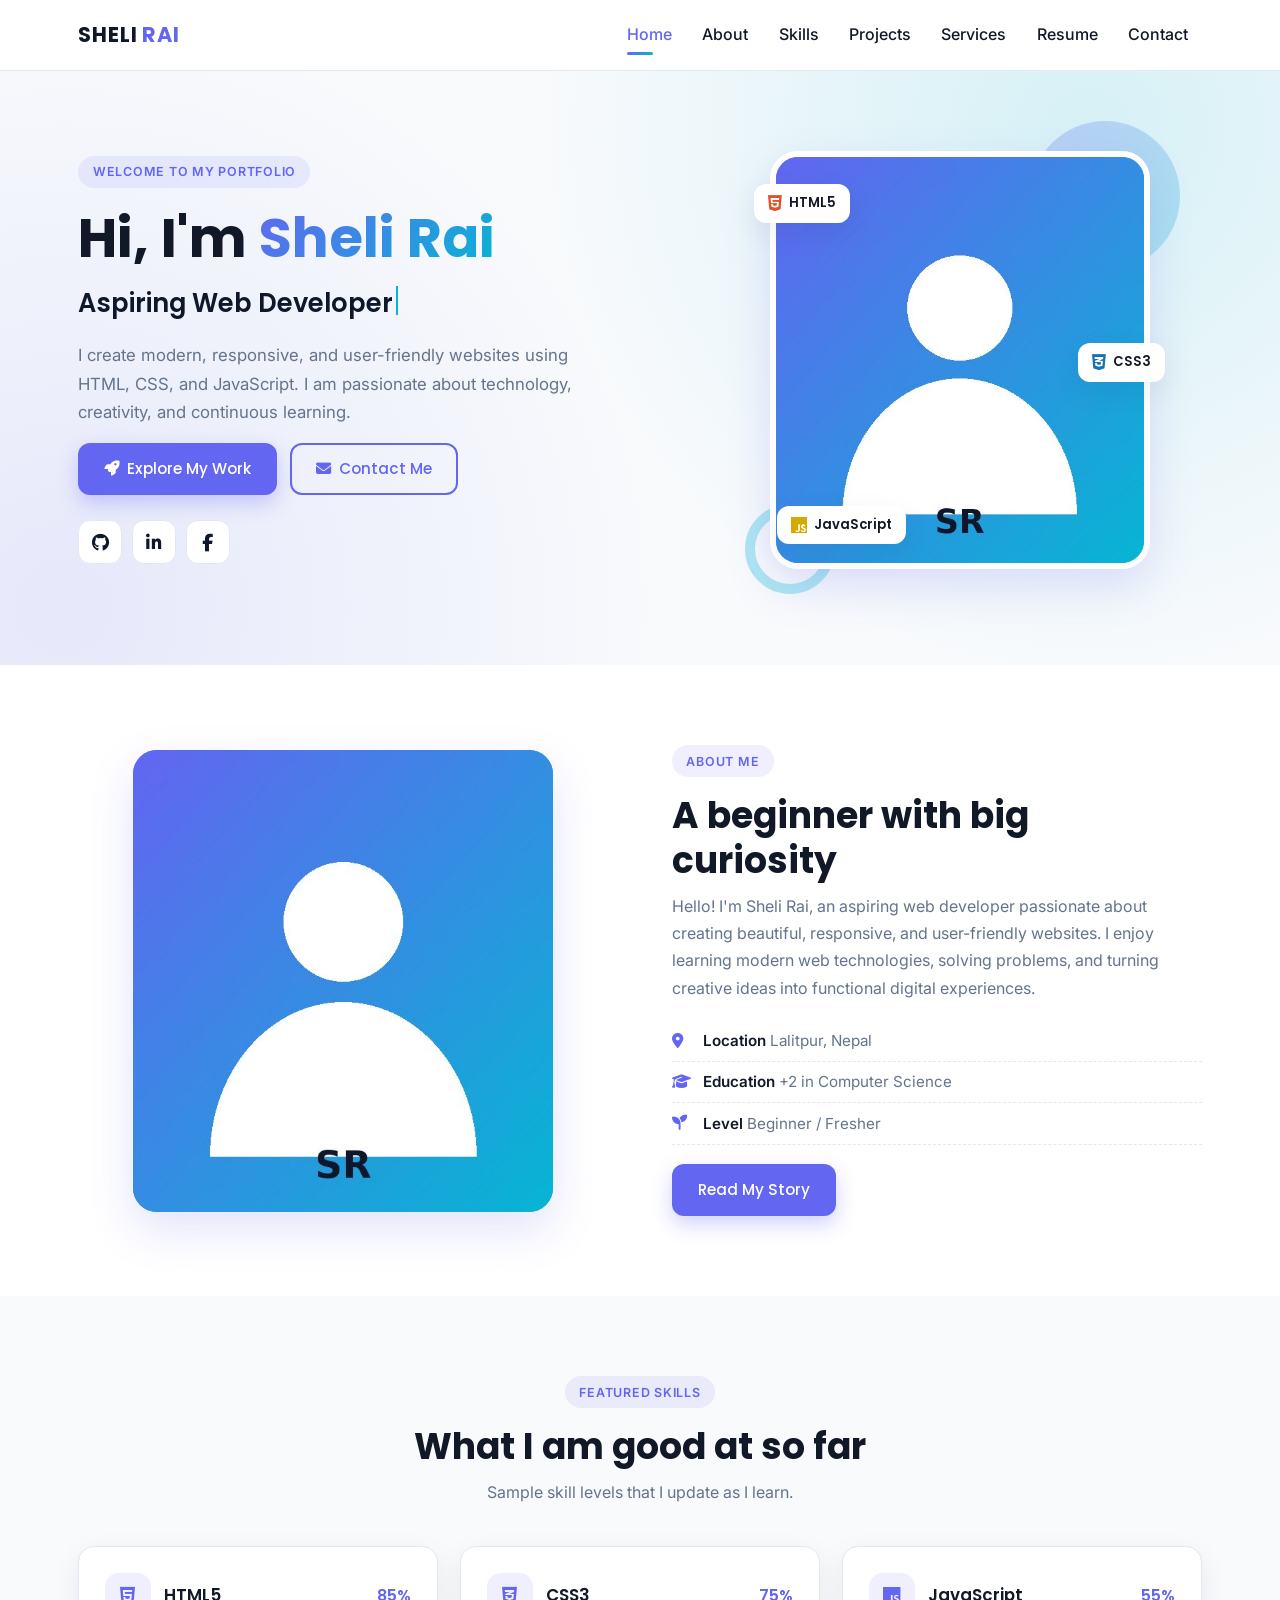
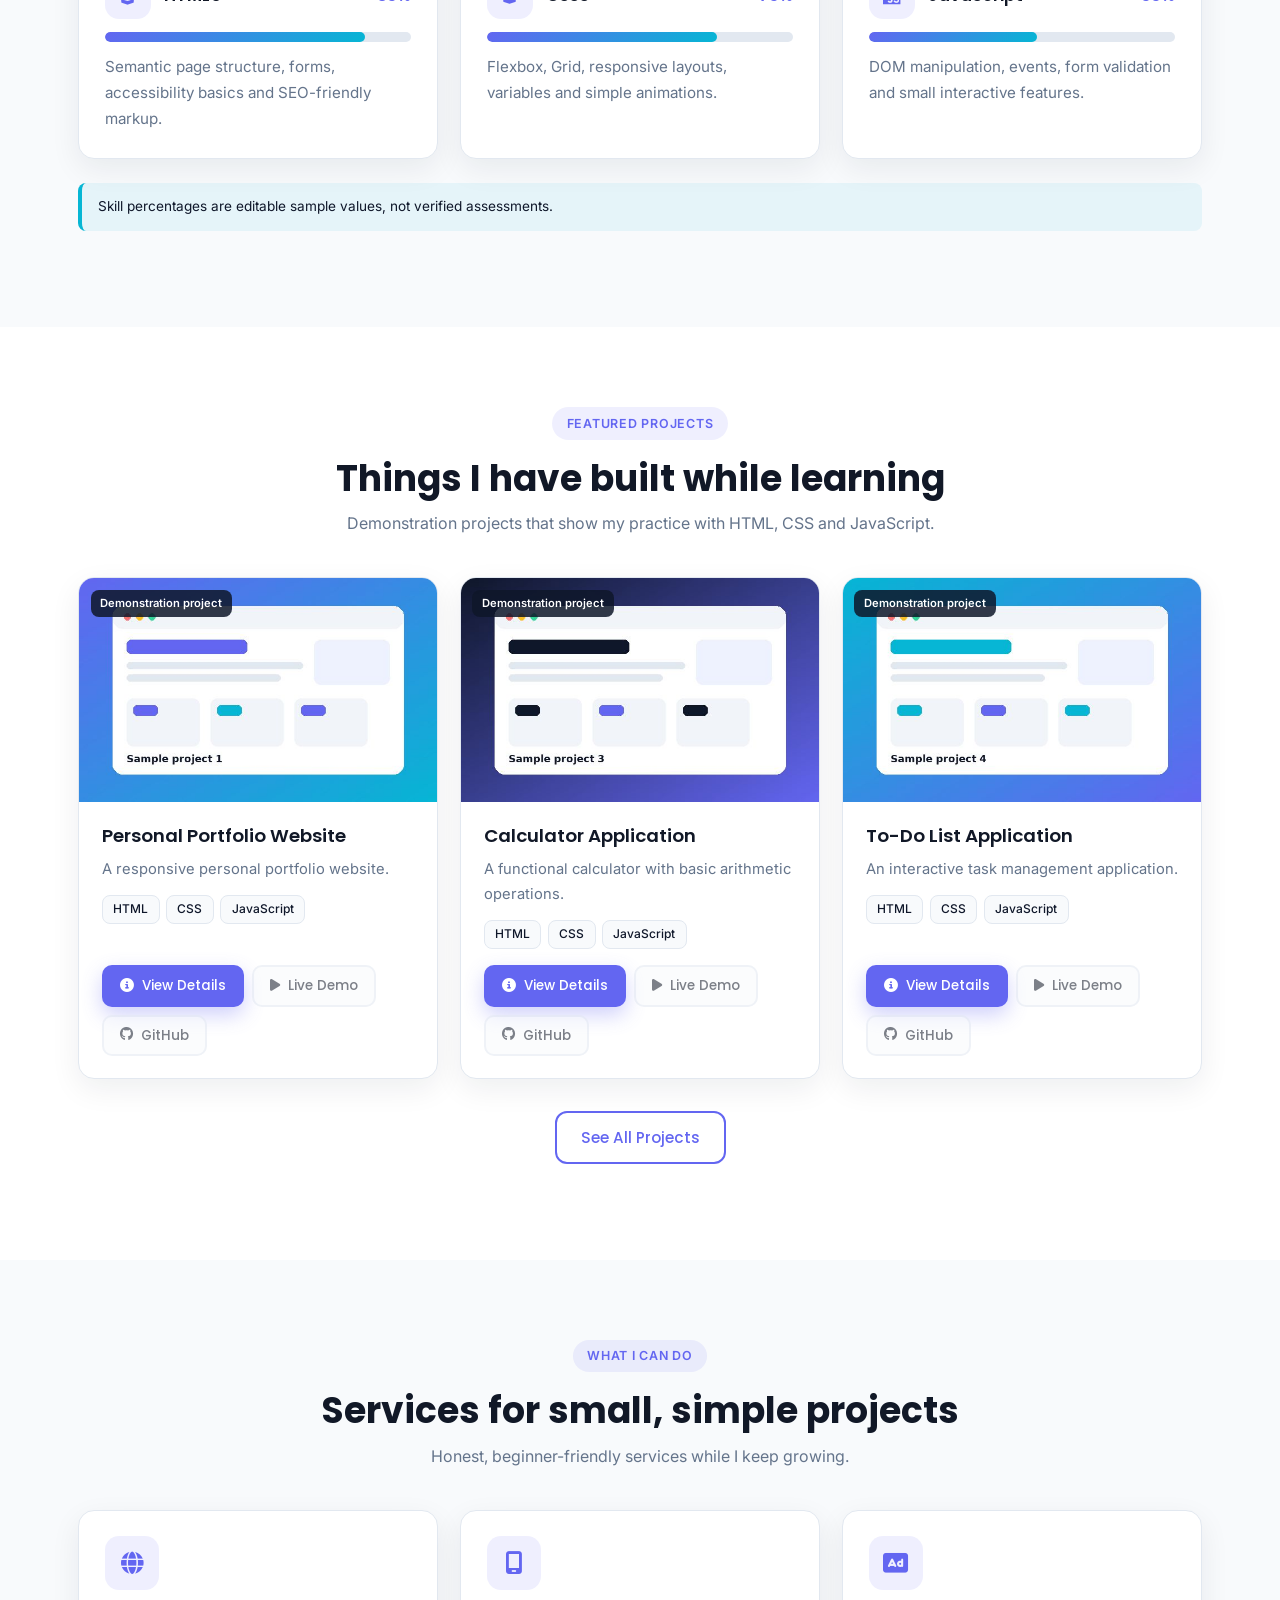
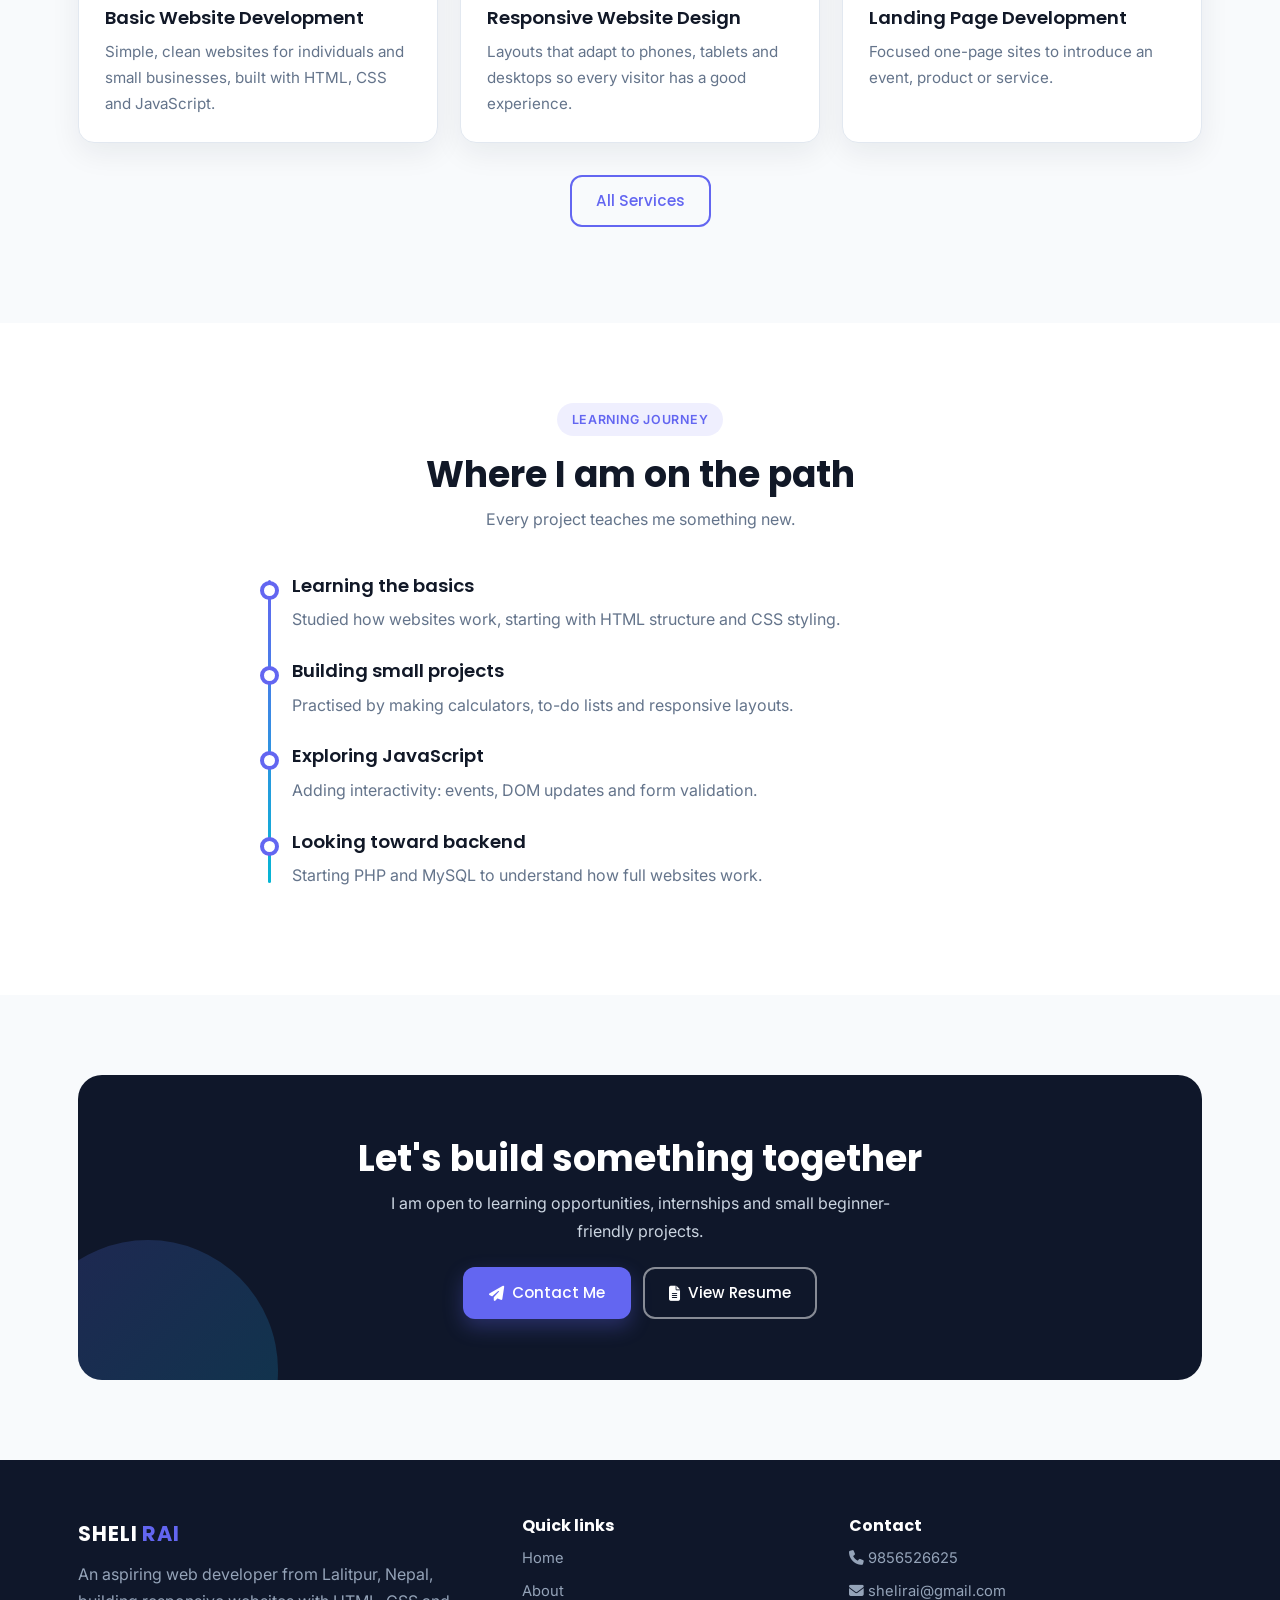
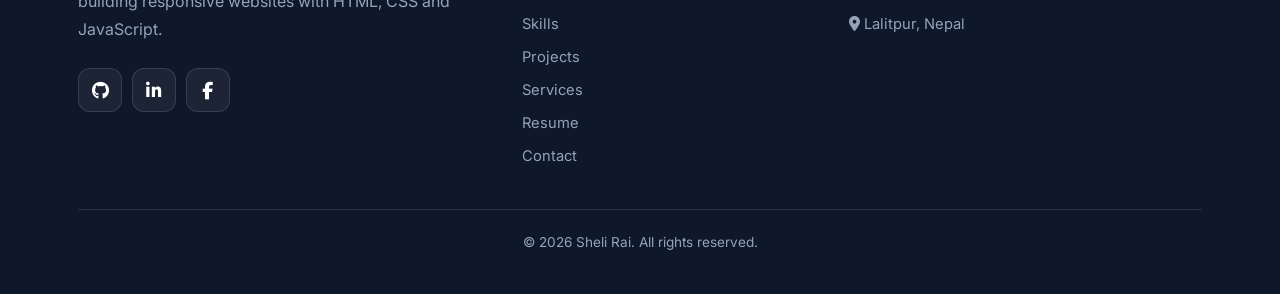
==== index.html @ 40fbfe0e "first sheli" ====
<!DOCTYPE html>
<html lang="en">

<head>
  <meta charset="UTF-8">
  <meta name="viewport" content="width=device-width, initial-scale=1">
  <title>Sheli Rai | Aspiring Web Developer Portfolio</title>
  <meta name="description"
    content="Portfolio of Sheli Rai, an aspiring web developer from Lalitpur, Nepal, building responsive websites with HTML, CSS and JavaScript.">
  <meta name="theme-color" content="#6366F1">
  <!-- Open Graph (social sharing) -->
  <meta property="og:type" content="website">
  <meta property="og:title" content="Sheli Rai | Aspiring Web Developer Portfolio">
  <meta property="og:description"
    content="Portfolio of Sheli Rai, an aspiring web developer from Lalitpur, Nepal, building responsive websites with HTML, CSS and JavaScript.">
  <meta property="og:image" content="assets/images/og-image.jpg">
  <link rel="icon" type="image/svg+xml" href="assets/icons/favicon.svg">
  <!-- Google Fonts: Poppins (headings) + Inter (body) -->
  <link rel="preconnect" href="https://fonts.googleapis.com">
  <link rel="preconnect" href="https://fonts.gstatic.com" crossorigin>
  <link
    href="https://fonts.googleapis.com/css2?family=Inter:wght@400;500;600;700&family=Poppins:wght@400;500;600;700&display=swap"
    rel="stylesheet">
  <!-- Font Awesome icons -->
  <link rel="stylesheet" href="https://cdnjs.cloudflare.com/ajax/libs/font-awesome/6.5.2/css/all.min.css">
  <link rel="stylesheet" href="assets/css/style.css">
  <link rel="stylesheet" href="assets/css/responsive.css">
  <link rel="stylesheet" href="assets/css/animations.css">
</head>

<body>
  <a class="skip-link" href="#main">Skip to main content</a>
  <!-- ===== HEADER (same on every page) ===== -->
  <header class="site-header">
    <div class="container nav">
      <a href="index.html" class="logo" aria-label="Sheli Rai - home">SHELI<span> RAI</span></a>
      <button class="menu-toggle" aria-label="Toggle navigation menu" aria-expanded="false" aria-controls="nav-links"><i
          class="fa-solid fa-bars"></i></button>
      <ul class="nav-links" id="nav-links">
        <li><a href="index.html" class="active" aria-current="page">Home</a></li>
        <li><a href="about.html">About</a></li>
        <li><a href="skills.html">Skills</a></li>
        <li><a href="projects.html">Projects</a></li>
        <li><a href="services.html">Services</a></li>
        <li><a href="resume.html">Resume</a></li>
        <li><a href="contact.html">Contact</a></li>
      </ul>
    </div>
  </header>
  <main id="main">
    <!-- ===== HERO ===== -->
    <section class="hero">
      <div class="container hero-grid">
        <div class="hero-text">
          <span class="badge-pill">WELCOME TO MY PORTFOLIO</span>
          <h1>Hi, I'm <span class="name">Sheli Rai</span></h1>
          <!-- EDIT the typing words in data-words -->
          <p class="typed-line" aria-live="off"><span id="typed-text"
              data-words='["Aspiring Web Developer","Creative Problem Solver","Frontend Developer","Future Full-Stack Developer"]'>Aspiring
              Web Developer</span><span class="cursor" aria-hidden="true"></span></p>
          <p class="lead">I create modern, responsive, and user-friendly websites using HTML, CSS, and JavaScript. I am
            passionate about technology, creativity, and continuous learning.</p>
          <div class="btn-row"><a class="btn btn-primary" href="projects.html"><i class="fa-solid fa-rocket"></i>
              Explore My Work</a><a class="btn btn-outline" href="contact.html"><i class="fa-solid fa-envelope"></i>
              Contact Me</a></div>
          <div class="socials"><a href="https://github.com/" target="_blank" rel="noopener noreferrer"
              aria-label="GitHub (placeholder link - edit in HTML)"><i class="fa-brands fa-github"></i></a><a
              href="https://www.linkedin.com/" target="_blank" rel="noopener noreferrer"
              aria-label="LinkedIn (placeholder link - edit in HTML)"><i class="fa-brands fa-linkedin-in"></i></a><a
              href="https://www.facebook.com/" target="_blank" rel="noopener noreferrer"
              aria-label="Facebook (placeholder link - edit in HTML)"><i class="fa-brands fa-facebook-f"></i></a></div>
        </div>
        <div class="hero-visual">
          <span class="shape shape-1"></span><span class="shape shape-2"></span>
          <div class="hero-photo"><img src="assets/images/profile.jpg" alt="Profile picture placeholder for Sheli Rai"
              width="600" height="660"></div>
          <span class="float-badge fb-html"><i class="fa-brands fa-html5"></i>HTML5</span>
          <span class="float-badge fb-css"><i class="fa-brands fa-css3-alt"></i>CSS3</span>
          <span class="float-badge fb-js"><i class="fa-brands fa-js"></i>JavaScript</span>
        </div>
      </div>
    </section>
    <!-- ===== ABOUT PREVIEW ===== -->
    <section class="section section-alt">
      <div class="container about-grid">
        <div class="about-photo" data-reveal><img src="assets/images/profile.jpg" alt="Sheli Rai profile placeholder"
            loading="lazy" width="600" height="660"></div>
        <div data-reveal data-delay="1"><span class="badge-pill">ABOUT ME</span>
          <h2>A beginner with big curiosity</h2>
          <p>Hello! I'm Sheli Rai, an aspiring web developer passionate about creating beautiful, responsive, and
            user-friendly websites. I enjoy learning modern web technologies, solving problems, and turning creative
            ideas into functional digital experiences.</p>
          <ul class="info-list">
            <li><i class="fa-solid fa-location-dot"></i><span><strong>Location</strong> Lalitpur, Nepal</span></li>
            <li><i class="fa-solid fa-graduation-cap"></i><span><strong>Education</strong> +2 in Computer Science</span>
            </li>
            <li><i class="fa-solid fa-seedling"></i><span><strong>Level</strong> Beginner / Fresher</span></li>
          </ul>
          <a class="btn btn-primary" href="about.html">Read My Story</a>
        </div>
      </div>
    </section>
    <section class="section">
      <div class="container">
        <div class="section-head" data-reveal><span class="badge-pill">FEATURED SKILLS</span>
          <h2>What I am good at so far</h2>
          <p>Sample skill levels that I update as I learn.</p>
        </div>
        <div class="grid grid-3">
          <article class="card skill" data-reveal data-delay="0">
            <div class="skill-top">
              <div class="icon-box"><i class="fa-brands fa-html5"></i></div>
              <h3>HTML5</h3><span class="pct">85%</span>
            </div>
            <div class="bar" role="progressbar" aria-label="HTML5 skill level (sample value)" aria-valuenow="85"
              aria-valuemin="0" aria-valuemax="100">
              <div class="bar-fill" data-level="85"></div>
            </div>
            <p>Semantic page structure, forms, accessibility basics and SEO-friendly markup.</p>
          </article>
          <article class="card skill" data-reveal data-delay="1">
            <div class="skill-top">
              <div class="icon-box"><i class="fa-brands fa-css3-alt"></i></div>
              <h3>CSS3</h3><span class="pct">75%</span>
            </div>
            <div class="bar" role="progressbar" aria-label="CSS3 skill level (sample value)" aria-valuenow="75"
              aria-valuemin="0" aria-valuemax="100">
              <div class="bar-fill" data-level="75"></div>
            </div>
            <p>Flexbox, Grid, responsive layouts, variables and simple animations.</p>
          </article>
          <article class="card skill" data-reveal data-delay="2">
            <div class="skill-top">
              <div class="icon-box"><i class="fa-brands fa-js"></i></div>
              <h3>JavaScript</h3><span class="pct">55%</span>
            </div>
            <div class="bar" role="progressbar" aria-label="JavaScript skill level (sample value)" aria-valuenow="55"
              aria-valuemin="0" aria-valuemax="100">
              <div class="bar-fill" data-level="55"></div>
            </div>
            <p>DOM manipulation, events, form validation and small interactive features.</p>
          </article>
        </div>
        <p class="note" style="margin-top:1.5rem" data-reveal>Skill percentages are editable sample values, not verified
          assessments.</p>
      </div>
    </section>
    <section class="section section-alt">
      <div class="container">
        <div class="section-head" data-reveal><span class="badge-pill">FEATURED PROJECTS</span>
          <h2>Things I have built while learning</h2>
          <p>Demonstration projects that show my practice with HTML, CSS and JavaScript.</p>
        </div>
        <div class="grid grid-3">
          <article class="card project" data-category="html-css javascript ui-design"
            data-long="A multi-page personal portfolio built with semantic HTML, a custom CSS design system and small JavaScript features such as a mobile menu and scroll animations."
            data-reveal data-delay="0">
            <div class="thumb"><img src="assets/images/project-1.jpg"
                alt="Sample preview of the Personal Portfolio Website project" loading="lazy" width="640"
                height="400"><span class="demo-flag">Demonstration project</span></div>
            <div class="project-body">
              <h3>Personal Portfolio Website</h3>
              <p>A responsive personal portfolio website.</p>
              <div class="tags"><span class="tag">HTML</span><span class="tag">CSS</span><span
                  class="tag">JavaScript</span></div>
              <div class="project-actions">
                <button class="btn btn-primary btn-sm" type="button" data-details><i
                    class="fa-solid fa-circle-info"></i> View Details</button>
                <a class="btn btn-ghost btn-sm" href="#" aria-disabled="true" title="Live demo not available yet"><i
                    class="fa-solid fa-play"></i> Live Demo</a>
                <a class="btn btn-ghost btn-sm" href="#" aria-disabled="true" title="GitHub link not added yet"><i
                    class="fa-brands fa-github"></i> GitHub</a>
              </div>
            </div>
          </article>
          <article class="card project" data-category="javascript"
            data-long="A calculator that adds, subtracts, multiplies and divides. It practises DOM events, functions and handling user input."
            data-reveal data-delay="2">
            <div class="thumb"><img src="assets/images/project-3.jpg"
                alt="Sample preview of the Calculator Application project" loading="lazy" width="640" height="400"><span
                class="demo-flag">Demonstration project</span></div>
            <div class="project-body">
              <h3>Calculator Application</h3>
              <p>A functional calculator with basic arithmetic operations.</p>
              <div class="tags"><span class="tag">HTML</span><span class="tag">CSS</span><span
                  class="tag">JavaScript</span></div>
              <div class="project-actions">
                <button class="btn btn-primary btn-sm" type="button" data-details><i
                    class="fa-solid fa-circle-info"></i> View Details</button>
                <a class="btn btn-ghost btn-sm" href="#" aria-disabled="true" title="Live demo not available yet"><i
                    class="fa-solid fa-play"></i> Live Demo</a>
                <a class="btn btn-ghost btn-sm" href="#" aria-disabled="true" title="GitHub link not added yet"><i
                    class="fa-brands fa-github"></i> GitHub</a>
              </div>
            </div>
          </article>
          <article class="card project" data-category="javascript"
            data-long="Add, complete and delete tasks. A good exercise in arrays, event handling and updating the page with JavaScript."
            data-reveal data-delay="3">
            <div class="thumb"><img src="assets/images/project-4.jpg"
                alt="Sample preview of the To-Do List Application project" loading="lazy" width="640" height="400"><span
                class="demo-flag">Demonstration project</span></div>
            <div class="project-body">
              <h3>To-Do List Application</h3>
              <p>An interactive task management application.</p>
              <div class="tags"><span class="tag">HTML</span><span class="tag">CSS</span><span
                  class="tag">JavaScript</span></div>
              <div class="project-actions">
                <button class="btn btn-primary btn-sm" type="button" data-details><i
                    class="fa-solid fa-circle-info"></i> View Details</button>
                <a class="btn btn-ghost btn-sm" href="#" aria-disabled="true" title="Live demo not available yet"><i
                    class="fa-solid fa-play"></i> Live Demo</a>
                <a class="btn btn-ghost btn-sm" href="#" aria-disabled="true" title="GitHub link not added yet"><i
                    class="fa-brands fa-github"></i> GitHub</a>
              </div>
            </div>
          </article>
        </div>
        <p style="text-align:center;margin-top:2rem"><a class="btn btn-outline" href="projects.html">See All
            Projects</a></p>
      </div>
    </section>
    <section class="section">
      <div class="container">
        <div class="section-head" data-reveal><span class="badge-pill">WHAT I CAN DO</span>
          <h2>Services for small, simple projects</h2>
          <p>Honest, beginner-friendly services while I keep growing.</p>
        </div>
        <div class="grid grid-3">
          <article class="card service" data-reveal data-delay="0">
            <div class="icon-box"><i class="fa-solid fa-globe"></i></div>
            <h3>Basic Website Development</h3>
            <p>Simple, clean websites for individuals and small businesses, built with HTML, CSS and JavaScript.</p>
          </article>
          <article class="card service" data-reveal data-delay="1">
            <div class="icon-box"><i class="fa-solid fa-mobile-screen"></i></div>
            <h3>Responsive Website Design</h3>
            <p>Layouts that adapt to phones, tablets and desktops so every visitor has a good experience.</p>
          </article>
          <article class="card service" data-reveal data-delay="2">
            <div class="icon-box"><i class="fa-solid fa-rectangle-ad"></i></div>
            <h3>Landing Page Development</h3>
            <p>Focused one-page sites to introduce an event, product or service.</p>
          </article>
        </div>
        <p style="text-align:center;margin-top:2rem"><a class="btn btn-outline" href="services.html">All Services</a>
        </p>
      </div>
    </section>
    <section class="section section-alt">
      <div class="container">
        <div class="section-head" data-reveal><span class="badge-pill">LEARNING JOURNEY</span>
          <h2>Where I am on the path</h2>
          <p>Every project teaches me something new.</p>
        </div>
        <div class="timeline">
          <div class="t-item" data-reveal>
            <h3>Learning the basics</h3>
            <p>Studied how websites work, starting with HTML structure and CSS styling.</p>
          </div>
          <div class="t-item" data-reveal>
            <h3>Building small projects</h3>
            <p>Practised by making calculators, to-do lists and responsive layouts.</p>
          </div>
          <div class="t-item" data-reveal>
            <h3>Exploring JavaScript</h3>
            <p>Adding interactivity: events, DOM updates and form validation.</p>
          </div>
          <div class="t-item" data-reveal>
            <h3>Looking toward backend</h3>
            <p>Starting PHP and MySQL to understand how full websites work.</p>
          </div>
        </div>
      </div>
    </section>
    <!-- Details pop-up (filled by projects.js) -->
    <div class="modal" id="project-modal" role="dialog" aria-modal="true" aria-labelledby="modal-title">
      <div class="modal-box"><button class="modal-close" type="button" aria-label="Close details"><i
            class="fa-solid fa-xmark"></i></button>
        <img src="assets/images/project-1.jpg" alt="">
        <div class="modal-content">
          <h3 id="modal-title"></h3>
          <div class="tags" id="modal-tags"></div>
          <p id="modal-desc"></p>
          <p class="note">Demonstration project. No live demo or repository is published yet.</p>
        </div>
      </div>
    </div>
    <section class="section">
      <div class="container">
        <div class="cta" data-reveal>
          <h2>Let's build something together</h2>
          <p>I am open to learning opportunities, internships and small beginner-friendly projects.</p>
          <div class="btn-row"><a class="btn btn-primary" href="contact.html"><i class="fa-solid fa-paper-plane"></i>
              Contact Me</a>
            <a class="btn btn-outline" href="resume.html"><i class="fa-solid fa-file-lines"></i> View Resume</a>
          </div>
        </div>
      </div>
    </section>
  </main>
  <!-- ===== FOOTER (same on every page) ===== -->
  <footer class="site-footer">
    <div class="container">
      <div class="footer-grid">
        <div>
          <a href="index.html" class="logo">SHELI<span> RAI</span></a>
          <p>An aspiring web developer from Lalitpur, Nepal, building responsive websites with HTML, CSS and JavaScript.
          </p>
          <div class="socials"><a href="https://github.com/" target="_blank" rel="noopener noreferrer"
              aria-label="GitHub (placeholder link - edit in HTML)"><i class="fa-brands fa-github"></i></a><a
              href="https://www.linkedin.com/" target="_blank" rel="noopener noreferrer"
              aria-label="LinkedIn (placeholder link - edit in HTML)"><i class="fa-brands fa-linkedin-in"></i></a><a
              href="https://www.facebook.com/" target="_blank" rel="noopener noreferrer"
              aria-label="Facebook (placeholder link - edit in HTML)"><i class="fa-brands fa-facebook-f"></i></a></div>
        </div>
        <div>
          <h4>Quick links</h4>
          <ul>
            <li><a href="index.html">Home</a></li>
            <li><a href="about.html">About</a></li>
            <li><a href="skills.html">Skills</a></li>
            <li><a href="projects.html">Projects</a></li>
            <li><a href="services.html">Services</a></li>
            <li><a href="resume.html">Resume</a></li>
            <li><a href="contact.html">Contact</a></li>
          </ul>
        </div>
        <div>
          <h4>Contact</h4>
          <ul>
            <li><i class="fa-solid fa-phone"></i> <a href="tel:+9779856526625">9856526625</a></li>
            <li><i class="fa-solid fa-envelope"></i> <a href="mailto:shelirai@gmail.com">shelirai@gmail.com</a></li>
            <li><i class="fa-solid fa-location-dot"></i> Lalitpur, Nepal</li>
          </ul>
        </div>
      </div>
      <p class="footer-bottom">&copy; <span class="year">2026</span> Sheli Rai. All rights reserved.</p>
    </div>
  </footer>
  <button class="to-top" id="back-to-top" aria-label="Back to top"><i class="fa-solid fa-arrow-up"></i></button>
  <script src="assets/js/main.js"></script>
  <script src="assets/js/projects.js"></script>
</body>

</html>
---- assets/css/style.css ----
/* ==========================================================
   SHELI RAI PORTFOLIO - MAIN STYLES (mobile-first)
   Edit the colors in :root to re-theme the whole website.
   ========================================================== */
:root {
  --primary: #6366F1;
  --secondary: #0F172A;
  --accent: #06B6D4;
  --bg: #F8FAFC;
  --white: #FFFFFF;
  --heading: #111827;
  --text: #64748B;
  --border: #E2E8F0;
  --hover: #4F46E5;
  --radius: 16px;
  --shadow: 0 10px 30px rgba(15, 23, 42, .07);
  --shadow-lg: 0 18px 45px rgba(99, 102, 241, .18);
  --grad: linear-gradient(135deg, #6366F1 0%, #06B6D4 100%);
  --header-h: 70px;
}

*,
*::before,
*::after {
  box-sizing: border-box
}

html {
  scroll-behavior: smooth;
  scroll-padding-top: calc(var(--header-h) + 10px);
  -webkit-text-size-adjust: 100%
}

body {
  margin: 0;
  font-family: 'Inter', system-ui, sans-serif;
  font-weight: 400;
  color: var(--text);
  background: var(--bg);
  line-height: 1.7;
  overflow-x: hidden
}

img {
  max-width: 100%;
  height: auto;
  display: block
}

h1,
h2,
h3,
h4 {
  font-family: 'Poppins', sans-serif;
  color: var(--heading);
  line-height: 1.25;
  margin: 0 0 .6rem
}

h1 {
  font-size: clamp(2rem, 7vw, 3.4rem);
  font-weight: 700
}

h2 {
  font-size: clamp(1.55rem, 4.5vw, 2.25rem);
  font-weight: 700
}

h3 {
  font-size: 1.15rem;
  font-weight: 600
}

p {
  margin: 0 0 1rem
}

a {
  color: var(--primary);
  text-decoration: none
}

a:hover {
  color: var(--hover)
}

:focus-visible {
  outline: 3px solid var(--accent);
  outline-offset: 3px;
  border-radius: 6px
}

.skip-link {
  position: absolute;
  left: -999px;
  top: 8px;
  background: var(--secondary);
  color: #fff;
  padding: .6rem 1rem;
  border-radius: 8px;
  z-index: 200
}

.skip-link:focus {
  left: 8px;
  color: #fff
}

.container {
  width: 100%;
  max-width: 1160px;
  margin: 0 auto;
  padding: 0 1.15rem
}

.section {
  padding: 4rem 0
}

.section-alt {
  background: var(--white)
}

.section-head {
  max-width: 640px;
  margin: 0 auto 2.5rem;
  text-align: center
}

.section-head p {
  margin: 0
}

.badge-pill {
  display: inline-block;
  padding: .35rem .9rem;
  border-radius: 999px;
  background: rgba(99, 102, 241, .1);
  color: var(--primary);
  font-size: .78rem;
  font-weight: 600;
  letter-spacing: .06em;
  margin-bottom: 1rem
}

.grid {
  display: grid;
  gap: 1.4rem
}

/* ---------- Buttons ---------- */
.btn {
  display: inline-flex;
  align-items: center;
  justify-content: center;
  gap: .5rem;
  min-height: 46px;
  padding: .7rem 1.5rem;
  border-radius: 12px;
  border: 2px solid transparent;
  font-family: 'Poppins', sans-serif;
  font-weight: 500;
  font-size: .95rem;
  cursor: pointer;
  transition: transform .2s, box-shadow .2s, background .2s, color .2s
}

.btn:hover {
  transform: translateY(-2px)
}

.btn-primary {
  background: var(--primary);
  color: #fff;
  box-shadow: 0 8px 20px rgba(99, 102, 241, .3)
}

.btn-primary:hover {
  background: var(--hover);
  color: #fff
}

.btn-outline {
  background: transparent;
  color: var(--primary);
  border-color: var(--primary)
}

.btn-outline:hover {
  background: var(--primary);
  color: #fff
}

.btn-sm {
  min-height: 40px;
  padding: .45rem 1rem;
  font-size: .85rem;
  border-radius: 10px
}

.btn-ghost {
  background: var(--bg);
  color: var(--heading);
  border-color: var(--border)
}

.btn-ghost:hover {
  background: var(--secondary);
  color: #fff
}

.btn[aria-disabled="true"] {
  opacity: .55;
  cursor: not-allowed
}

.btn[aria-disabled="true"]:hover {
  transform: none;
  background: var(--bg);
  color: var(--heading)
}

.btn-row {
  display: flex;
  flex-wrap: wrap;
  gap: .8rem
}

/* ---------- Header / Navigation ---------- */
.site-header {
  position: sticky;
  top: 0;
  z-index: 100;
  background: rgba(255, 255, 255, .92);
  backdrop-filter: blur(12px);
  border-bottom: 1px solid var(--border)
}

.nav {
  display: flex;
  align-items: center;
  justify-content: space-between;
  height: var(--header-h)
}

.logo {
  font-family: 'Poppins', sans-serif;
  font-weight: 700;
  font-size: 1.3rem;
  color: var(--secondary);
  letter-spacing: .04em
}

.logo span {
  color: var(--primary)
}

.logo:hover {
  color: var(--secondary)
}

.menu-toggle {
  width: 46px;
  height: 46px;
  border: 1px solid var(--border);
  background: var(--white);
  border-radius: 12px;
  font-size: 1.2rem;
  color: var(--secondary);
  cursor: pointer
}

.nav-links {
  list-style: none;
  margin: 0;
  padding: 0;
  position: absolute;
  top: var(--header-h);
  left: 0;
  right: 0;
  background: var(--white);
  border-bottom: 1px solid var(--border);
  box-shadow: var(--shadow);
  display: none;
  flex-direction: column;
  padding: .6rem 1.15rem 1rem
}

.nav-links.open {
  display: flex
}

.nav-links a {
  display: block;
  padding: .8rem .4rem;
  color: var(--heading);
  font-weight: 500;
  border-radius: 8px;
  position: relative
}

.nav-links a:hover,
.nav-links a.active {
  color: var(--primary)
}

.nav-links a.active::after {
  content: "";
  position: absolute;
  left: .4rem;
  bottom: .35rem;
  width: 26px;
  height: 3px;
  border-radius: 3px;
  background: var(--grad)
}

/* ---------- Hero ---------- */
.hero {
  padding: 3rem 0 4rem;
  background: radial-gradient(circle at 85% 10%, rgba(6, 182, 212, .14), transparent 45%), radial-gradient(circle at 5% 90%, rgba(99, 102, 241, .12), transparent 45%), var(--bg)
}

.hero-grid {
  display: grid;
  gap: 3rem;
  align-items: center
}

.hero h1 .name {
  background: var(--grad);
  -webkit-background-clip: text;
  background-clip: text;
  color: transparent
}

.typed-line {
  font-family: 'Poppins', sans-serif;
  font-weight: 600;
  font-size: clamp(1.15rem, 4.5vw, 1.6rem);
  color: var(--secondary);
  min-height: 2.2rem;
  margin-bottom: 1rem
}

.typed-line .cursor {
  display: inline-block;
  width: 2px;
  height: 1.1em;
  background: var(--accent);
  margin-left: 3px;
  vertical-align: -3px;
  animation: blink 1s steps(1) infinite
}

.hero p.lead {
  max-width: 540px;
  font-size: 1.05rem
}

.socials {
  display: flex;
  gap: .6rem;
  margin-top: 1.6rem
}

.socials a {
  width: 44px;
  height: 44px;
  display: grid;
  place-items: center;
  border-radius: 12px;
  border: 1px solid var(--border);
  background: var(--white);
  color: var(--secondary);
  font-size: 1.1rem;
  transition: all .2s
}

.socials a:hover {
  background: var(--primary);
  color: #fff;
  border-color: var(--primary);
  transform: translateY(-3px)
}

.hero-visual {
  position: relative;
  max-width: 380px;
  margin: 0 auto;
  width: 100%
}

.hero-photo {
  position: relative;
  z-index: 2;
  border-radius: 28px;
  overflow: hidden;
  border: 6px solid #fff;
  box-shadow: var(--shadow-lg);
  aspect-ratio: 1/1.1;
  background: var(--grad)
}

.hero-photo img {
  width: 100%;
  height: 100%;
  object-fit: cover
}

.shape {
  position: absolute;
  border-radius: 50%;
  z-index: 1
}

.shape-1 {
  width: 150px;
  height: 150px;
  background: var(--grad);
  opacity: .25;
  top: -30px;
  right: -30px
}

.shape-2 {
  width: 90px;
  height: 90px;
  border: 10px solid rgba(6, 182, 212, .3);
  bottom: -25px;
  left: -25px
}

.float-badge {
  position: absolute;
  z-index: 3;
  display: flex;
  align-items: center;
  gap: .45rem;
  background: #fff;
  padding: .5rem .85rem;
  border-radius: 12px;
  box-shadow: var(--shadow);
  font-family: 'Poppins', sans-serif;
  font-weight: 600;
  font-size: .82rem;
  color: var(--heading);
  animation: float 5s ease-in-out infinite
}

.float-badge i {
  font-size: 1.15rem
}

.fb-html {
  top: 8%;
  left: -4%
}

.fb-html i {
  color: #E34F26
}

.fb-css {
  top: 46%;
  right: -4%;
  animation-delay: 1.2s
}

.fb-css i {
  color: #1572B6
}

.fb-js {
  bottom: 6%;
  left: 2%;
  animation-delay: 2.2s
}

.fb-js i {
  color: #D4A900
}

/* ---------- Cards ---------- */
.card {
  background: var(--white);
  border: 1px solid var(--border);
  border-radius: var(--radius);
  padding: 1.6rem;
  box-shadow: var(--shadow);
  transition: transform .25s, box-shadow .25s, border-color .25s
}

.card:hover {
  transform: translateY(-5px);
  box-shadow: var(--shadow-lg);
  border-color: rgba(99, 102, 241, .35)
}

.icon-box {
  width: 54px;
  height: 54px;
  border-radius: 14px;
  display: grid;
  place-items: center;
  background: rgba(99, 102, 241, .1);
  color: var(--primary);
  font-size: 1.4rem;
  margin-bottom: 1rem;
  transition: all .25s
}

.card:hover .icon-box {
  background: var(--primary);
  color: #fff
}

.card p {
  margin: 0 0 .8rem;
  font-size: .95rem
}

.card p:last-child {
  margin-bottom: 0
}

.tag {
  display: inline-block;
  padding: .22rem .65rem;
  border-radius: 8px;
  background: var(--bg);
  border: 1px solid var(--border);
  color: var(--secondary);
  font-size: .75rem;
  font-weight: 500
}

.tags {
  display: flex;
  flex-wrap: wrap;
  gap: .4rem;
  margin-bottom: 1rem
}

.note {
  font-size: .85rem;
  background: rgba(6, 182, 212, .08);
  border-left: 4px solid var(--accent);
  padding: .8rem 1rem;
  border-radius: 8px;
  color: var(--secondary)
}

/* ---------- Page banner (inner pages) ---------- */
.page-banner {
  padding: 3.5rem 0;
  background: var(--secondary);
  color: #cbd5e1;
  text-align: center;
  position: relative;
  overflow: hidden
}

.page-banner::before {
  content: "";
  position: absolute;
  width: 320px;
  height: 320px;
  border-radius: 50%;
  background: var(--grad);
  opacity: .18;
  top: -140px;
  right: -80px
}

.page-banner h1 {
  color: #fff;
  position: relative
}

.page-banner p {
  max-width: 560px;
  margin: 0 auto;
  position: relative
}

.breadcrumb {
  font-size: .85rem;
  margin-bottom: .8rem;
  position: relative
}

.breadcrumb a {
  color: var(--accent)
}

/* ---------- About ---------- */
.about-grid {
  display: grid;
  gap: 2.5rem;
  align-items: center
}

.about-photo {
  border-radius: 24px;
  overflow: hidden;
  box-shadow: var(--shadow-lg);
  max-width: 420px;
  margin: 0 auto;
  aspect-ratio: 1/1.1;
  background: var(--grad)
}

.about-photo img {
  width: 100%;
  height: 100%;
  object-fit: cover
}

.info-list {
  list-style: none;
  padding: 0;
  margin: 1.2rem 0
}

.info-list li {
  display: flex;
  gap: .7rem;
  padding: .45rem 0;
  border-bottom: 1px dashed var(--border);
  font-size: .95rem
}

.info-list i {
  color: var(--primary);
  width: 20px;
  margin-top: .3rem
}

.info-list strong {
  color: var(--heading);
  min-width: 86px;
  font-weight: 600
}

.timeline {
  position: relative;
  max-width: 760px;
  margin: 0 auto;
  padding-left: 2rem
}

.timeline::before {
  content: "";
  position: absolute;
  left: 8px;
  top: 6px;
  bottom: 6px;
  width: 3px;
  background: linear-gradient(var(--primary), var(--accent));
  border-radius: 3px
}

.t-item {
  position: relative;
  margin-bottom: 1.6rem
}

.t-item::before {
  content: "";
  position: absolute;
  left: -2rem;
  top: .45rem;
  width: 19px;
  height: 19px;
  border-radius: 50%;
  background: #fff;
  border: 4px solid var(--primary)
}

.t-date {
  font-size: .8rem;
  font-weight: 600;
  color: var(--accent);
  margin-bottom: .3rem
}

/* ---------- Skills ---------- */
.skill {
  display: block
}

.skill-top {
  display: flex;
  align-items: center;
  gap: .8rem;
  margin-bottom: .8rem
}

.skill-top .icon-box {
  margin: 0;
  width: 46px;
  height: 46px;
  font-size: 1.25rem;
  flex-shrink: 0
}

.skill-top h3 {
  margin: 0;
  flex: 1;
  font-size: 1.05rem
}

.pct {
  font-family: 'Poppins', sans-serif;
  font-weight: 600;
  color: var(--primary)
}

.bar {
  height: 10px;
  background: var(--border);
  border-radius: 999px;
  overflow: hidden;
  margin-bottom: .8rem
}

.bar-fill {
  height: 100%;
  width: 0;
  border-radius: 999px;
  background: var(--grad);
  transition: width 1.4s cubic-bezier(.22, 1, .36, 1)
}

.cat-title {
  display: flex;
  align-items: center;
  gap: .6rem;
  margin: 2.5rem 0 1.2rem
}

.cat-title:first-child {
  margin-top: 0
}

.cat-title i {
  color: var(--primary)
}

.tool {
  text-align: center
}

.tool .icon-box {
  margin: 0 auto 1rem
}

/* ---------- Projects ---------- */
.filters {
  display: flex;
  flex-wrap: wrap;
  justify-content: center;
  gap: .6rem;
  margin-bottom: 2.2rem
}

.filter-btn {
  min-height: 44px;
  padding: .5rem 1.2rem;
  border-radius: 999px;
  border: 1px solid var(--border);
  background: var(--white);
  color: var(--heading);
  font-family: 'Poppins', sans-serif;
  font-weight: 500;
  font-size: .88rem;
  cursor: pointer;
  transition: all .2s
}

.filter-btn:hover {
  border-color: var(--primary);
  color: var(--primary)
}

.filter-btn.active {
  background: var(--primary);
  border-color: var(--primary);
  color: #fff
}

.project {
  padding: 0;
  overflow: hidden;
  display: flex;
  flex-direction: column
}

.project.hidden {
  display: none
}

.thumb {
  position: relative;
  overflow: hidden;
  aspect-ratio: 16/10;
  background: var(--border)
}

.thumb img {
  width: 100%;
  height: 100%;
  object-fit: cover;
  transition: transform .5s
}

.project:hover .thumb img {
  transform: scale(1.06)
}

.demo-flag {
  position: absolute;
  top: .7rem;
  left: .7rem;
  background: rgba(15, 23, 42, .85);
  color: #fff;
  font-size: .7rem;
  font-weight: 600;
  padding: .25rem .6rem;
  border-radius: 8px
}

.project-body {
  padding: 1.4rem;
  display: flex;
  flex-direction: column;
  flex: 1
}

.project-body p {
  font-size: .92rem
}

.project-actions {
  margin-top: auto;
  display: flex;
  flex-wrap: wrap;
  gap: .5rem
}

.modal {
  position: fixed;
  inset: 0;
  z-index: 300;
  display: none;
  align-items: center;
  justify-content: center;
  padding: 1rem;
  background: rgba(15, 23, 42, .6)
}

.modal.open {
  display: flex
}

.modal-box {
  background: #fff;
  border-radius: 20px;
  max-width: 560px;
  width: 100%;
  max-height: 90vh;
  overflow: auto;
  position: relative;
  box-shadow: var(--shadow-lg)
}

.modal-box img {
  width: 100%;
  aspect-ratio: 16/9;
  object-fit: cover
}

.modal-content {
  padding: 1.5rem
}

.modal-close {
  position: absolute;
  top: .7rem;
  right: .7rem;
  width: 42px;
  height: 42px;
  border-radius: 50%;
  border: 0;
  background: rgba(255, 255, 255, .95);
  cursor: pointer;
  font-size: 1.1rem;
  color: var(--secondary)
}

/* ---------- Services ---------- */
.service .btn {
  margin-top: .4rem
}

/* ---------- CTA ---------- */
.cta {
  background: var(--secondary);
  border-radius: 24px;
  padding: 2.8rem 1.4rem;
  text-align: center;
  color: #cbd5e1;
  position: relative;
  overflow: hidden
}

.cta::before {
  content: "";
  position: absolute;
  width: 260px;
  height: 260px;
  border-radius: 50%;
  background: var(--grad);
  opacity: .2;
  bottom: -120px;
  left: -60px
}

.cta h2 {
  color: #fff;
  position: relative
}

.cta p {
  max-width: 520px;
  margin: 0 auto 1.4rem;
  position: relative
}

.cta .btn-row {
  justify-content: center;
  position: relative
}

.cta .btn-outline {
  color: #fff;
  border-color: rgba(255, 255, 255, .5)
}

.cta .btn-outline:hover {
  background: #fff;
  color: var(--secondary)
}

/* ---------- Contact ---------- */
.contact-grid {
  display: grid;
  gap: 2rem
}

.contact-item {
  display: flex;
  gap: 1rem;
  align-items: flex-start;
  padding: 1rem 0;
  border-bottom: 1px solid var(--border)
}

.contact-item:last-of-type {
  border-bottom: 0
}

.contact-item .icon-box {
  margin: 0;
  flex-shrink: 0
}

.contact-item h3 {
  font-size: 1rem;
  margin-bottom: .1rem
}

.contact-item p,
.contact-item a {
  margin: 0;
  word-break: break-word
}

.form-group {
  margin-bottom: 1.2rem
}

label {
  display: block;
  font-weight: 500;
  color: var(--heading);
  margin-bottom: .4rem;
  font-size: .92rem
}

input,
textarea {
  width: 100%;
  padding: .8rem 1rem;
  border: 1.5px solid var(--border);
  border-radius: 12px;
  font: inherit;
  color: var(--heading);
  background: #fff;
  transition: border-color .2s, box-shadow .2s
}

input:focus,
textarea:focus {
  outline: 0;
  border-color: var(--primary);
  box-shadow: 0 0 0 4px rgba(99, 102, 241, .15)
}

textarea {
  min-height: 150px;
  resize: vertical
}

.field-error {
  color: #B91C1C;
  font-size: .82rem;
  margin-top: .35rem;
  min-height: 1.1em
}

.has-error input,
.has-error textarea {
  border-color: #DC2626
}

.form-status {
  display: none;
  margin-top: 1.2rem;
  padding: 1rem 1.1rem;
  border-radius: 12px;
  background: #ECFEFF;
  border: 1px solid #67E8F9;
  color: #0F172A;
  font-size: .92rem
}

.form-status.show {
  display: block
}

.form-status .btn {
  margin-top: .7rem
}

/* ---------- Footer ---------- */
.site-footer {
  background: var(--secondary);
  color: #94a3b8;
  padding: 3.5rem 0 1.5rem;
  margin-top: 0
}

.footer-grid {
  display: grid;
  gap: 2rem;
  margin-bottom: 2rem
}

.site-footer h4 {
  color: #fff;
  font-size: 1rem
}

.site-footer a {
  color: #94a3b8
}

.site-footer a:hover {
  color: var(--accent)
}

.site-footer ul {
  list-style: none;
  padding: 0;
  margin: 0
}

.site-footer li {
  margin-bottom: .5rem;
  font-size: .92rem
}

.site-footer .logo {
  color: #fff;
  display: inline-block;
  margin-bottom: .6rem
}

.site-footer .socials a {
  background: rgba(255, 255, 255, .06);
  border-color: rgba(255, 255, 255, .12);
  color: #fff
}

.footer-bottom {
  border-top: 1px solid rgba(255, 255, 255, .1);
  padding-top: 1.3rem;
  font-size: .85rem;
  text-align: center
}

.to-top {
  position: fixed;
  right: 1rem;
  bottom: 1rem;
  width: 48px;
  height: 48px;
  border-radius: 50%;
  border: 0;
  background: var(--primary);
  color: #fff;
  font-size: 1.05rem;
  cursor: pointer;
  box-shadow: var(--shadow-lg);
  opacity: 0;
  visibility: hidden;
  transform: translateY(10px);
  transition: all .25s;
  z-index: 90
}

.to-top.show {
  opacity: 1;
  visibility: visible;
  transform: none
}

.to-top:hover {
  background: var(--hover)
}

/* ---------- Resume ---------- */
.cv {
  background: #fff;
  border: 1px solid var(--border);
  border-radius: var(--radius);
  box-shadow: var(--shadow);
  padding: 1.5rem;
  max-width: 900px;
  margin: 0 auto
}

.cv-head {
  display: flex;
  flex-direction: column;
  gap: 1rem;
  border-bottom: 3px solid var(--primary);
  padding-bottom: 1.2rem;
  margin-bottom: 1.4rem
}

.cv-head h2 {
  margin: 0
}

.cv-title {
  color: var(--primary);
  font-weight: 600;
  margin: 0
}

.cv-contact {
  font-size: .9rem;
  margin: 0;
  padding: 0;
  list-style: none
}

.cv-contact i {
  color: var(--primary);
  width: 18px
}

.cv h3.cv-h {
  font-size: 1rem;
  text-transform: uppercase;
  letter-spacing: .08em;
  color: var(--primary);
  border-bottom: 1px solid var(--border);
  padding-bottom: .3rem;
  margin: 1.4rem 0 .7rem
}

.cv-cols {
  display: grid;
  gap: 0 2rem
}

.cv ul.plain {
  margin: 0;
  padding-left: 1.1rem;
  font-size: .93rem
}

.cv-skill {
  display: flex;
  justify-content: space-between;
  font-size: .93rem;
  padding: .15rem 0
}

.print-bar {
  text-align: center;
  margin-bottom: 1.5rem
}

/* ---------- Print: A4 CV ---------- */
@page {
  size: A4;
  margin: 12mm
}

@media print {
  body {
    background: #fff;
    color: #000;
    font-size: 10.5pt;
    line-height: 1.45
  }

  .site-header,
  .site-footer,
  .page-banner,
  .print-bar,
  .to-top,
  .skip-link,
  .no-print {
    display: none !important
  }

  .section {
    padding: 0
  }

  .container {
    max-width: none;
    padding: 0
  }

  .cv {
    border: 0;
    box-shadow: none;
    padding: 0;
    max-width: none
  }

  .cv h3.cv-h,
  .cv-head {
    break-after: avoid
  }

  .cv section,
  .cv li {
    break-inside: avoid
  }

  .cv-cols {
    grid-template-columns: 1fr 1fr
  }

  .cv-head {
    flex-direction: row;
    justify-content: space-between;
    align-items: flex-end
  }

  a {
    color: #000
  }

  [data-reveal] {
    opacity: 1 !important;
    transform: none !important
  }
}
---- assets/css/responsive.css ----
/* ==========================================================
   RESPONSIVE STYLES - add-ons for larger screens (mobile-first)
   Breakpoints: 480 (large phones), 768 (tablet), 1024 (laptop), 1440 (large desktop)
   ========================================================== */
@media (max-width:360px) {
  .container {
    padding: 0 .9rem
  }

  .btn {
    padding: .65rem 1.1rem
  }

  .float-badge {
    font-size: .72rem;
    padding: .4rem .6rem
  }

  .fb-html {
    left: 0
  }

  .fb-css {
    right: 0
  }
}

@media (min-width:480px) {
  .grid-2-sm {
    grid-template-columns: repeat(2, 1fr)
  }

  .footer-grid {
    grid-template-columns: 1fr 1fr
  }
}

@media (min-width:768px) {
  .section {
    padding: 5rem 0
  }

  .grid-2,
  .grid-3,
  .grid-4 {
    grid-template-columns: repeat(2, 1fr)
  }

  .about-grid {
    grid-template-columns: 1fr 1fr;
    gap: 4rem
  }

  .contact-grid {
    grid-template-columns: 1fr 1.2fr
  }

  .cv {
    padding: 2.4rem
  }

  .cv-head {
    flex-direction: row;
    justify-content: space-between;
    align-items: flex-end
  }

  .cv-cols {
    grid-template-columns: 1fr 1fr
  }

  .cta {
    padding: 3.8rem 2rem
  }

  .footer-grid {
    grid-template-columns: 1.4fr 1fr 1.2fr
  }
}

@media (min-width:1024px) {
  .menu-toggle {
    display: none
  }

  .nav-links {
    position: static;
    display: flex;
    flex-direction: row;
    gap: .2rem;
    padding: 0;
    border: 0;
    box-shadow: none;
    background: transparent
  }

  .nav-links a {
    padding: .6rem .85rem
  }

  .nav-links a.active::after {
    left: .85rem;
    bottom: .2rem
  }

  .hero {
    padding: 5rem 0 6rem
  }

  .hero-grid {
    grid-template-columns: 1.1fr .9fr
  }

  .grid-3 {
    grid-template-columns: repeat(3, 1fr)
  }

  .grid-4 {
    grid-template-columns: repeat(4, 1fr)
  }
}

@media (min-width:1440px) {
  .container {
    max-width: 1280px
  }

  html {
    font-size: 17px
  }
}
---- assets/css/animations.css ----
/* ==========================================================
   ANIMATIONS - lightweight, and switched off for reduced-motion users
   ========================================================== */
@keyframes blink {
  50% {
    opacity: 0
  }
}

@keyframes float {

  0%,
  100% {
    transform: translateY(0)
  }

  50% {
    transform: translateY(-10px)
  }
}

@keyframes fadeUp {
  from {
    opacity: 0;
    transform: translateY(24px)
  }

  to {
    opacity: 1;
    transform: none
  }
}

/* Hero loads with one gentle sequence */
.hero-text>* {
  animation: fadeUp .7s both
}

.hero-text>*:nth-child(2) {
  animation-delay: .08s
}

.hero-text>*:nth-child(3) {
  animation-delay: .16s
}

.hero-text>*:nth-child(4) {
  animation-delay: .24s
}

.hero-text>*:nth-child(5) {
  animation-delay: .32s
}

.hero-text>*:nth-child(6) {
  animation-delay: .4s
}

/* Scroll reveal: JS adds .is-visible when the element enters the screen */
.js [data-reveal] {
  opacity: 0;
  transform: translateY(26px);
  transition: opacity .7s ease, transform .7s ease
}

.js [data-reveal].is-visible {
  opacity: 1;
  transform: none
}

.js [data-reveal][data-delay="1"] {
  transition-delay: .1s
}

.js [data-reveal][data-delay="2"] {
  transition-delay: .2s
}

.js [data-reveal][data-delay="3"] {
  transition-delay: .3s
}

@media (prefers-reduced-motion:reduce) {

  *,
  *::before,
  *::after {
    animation: none !important;
    transition: none !important;
    scroll-behavior: auto !important
  }

  .js [data-reveal] {
    opacity: 1;
    transform: none
  }

  .bar-fill {
    transition: none
  }
}
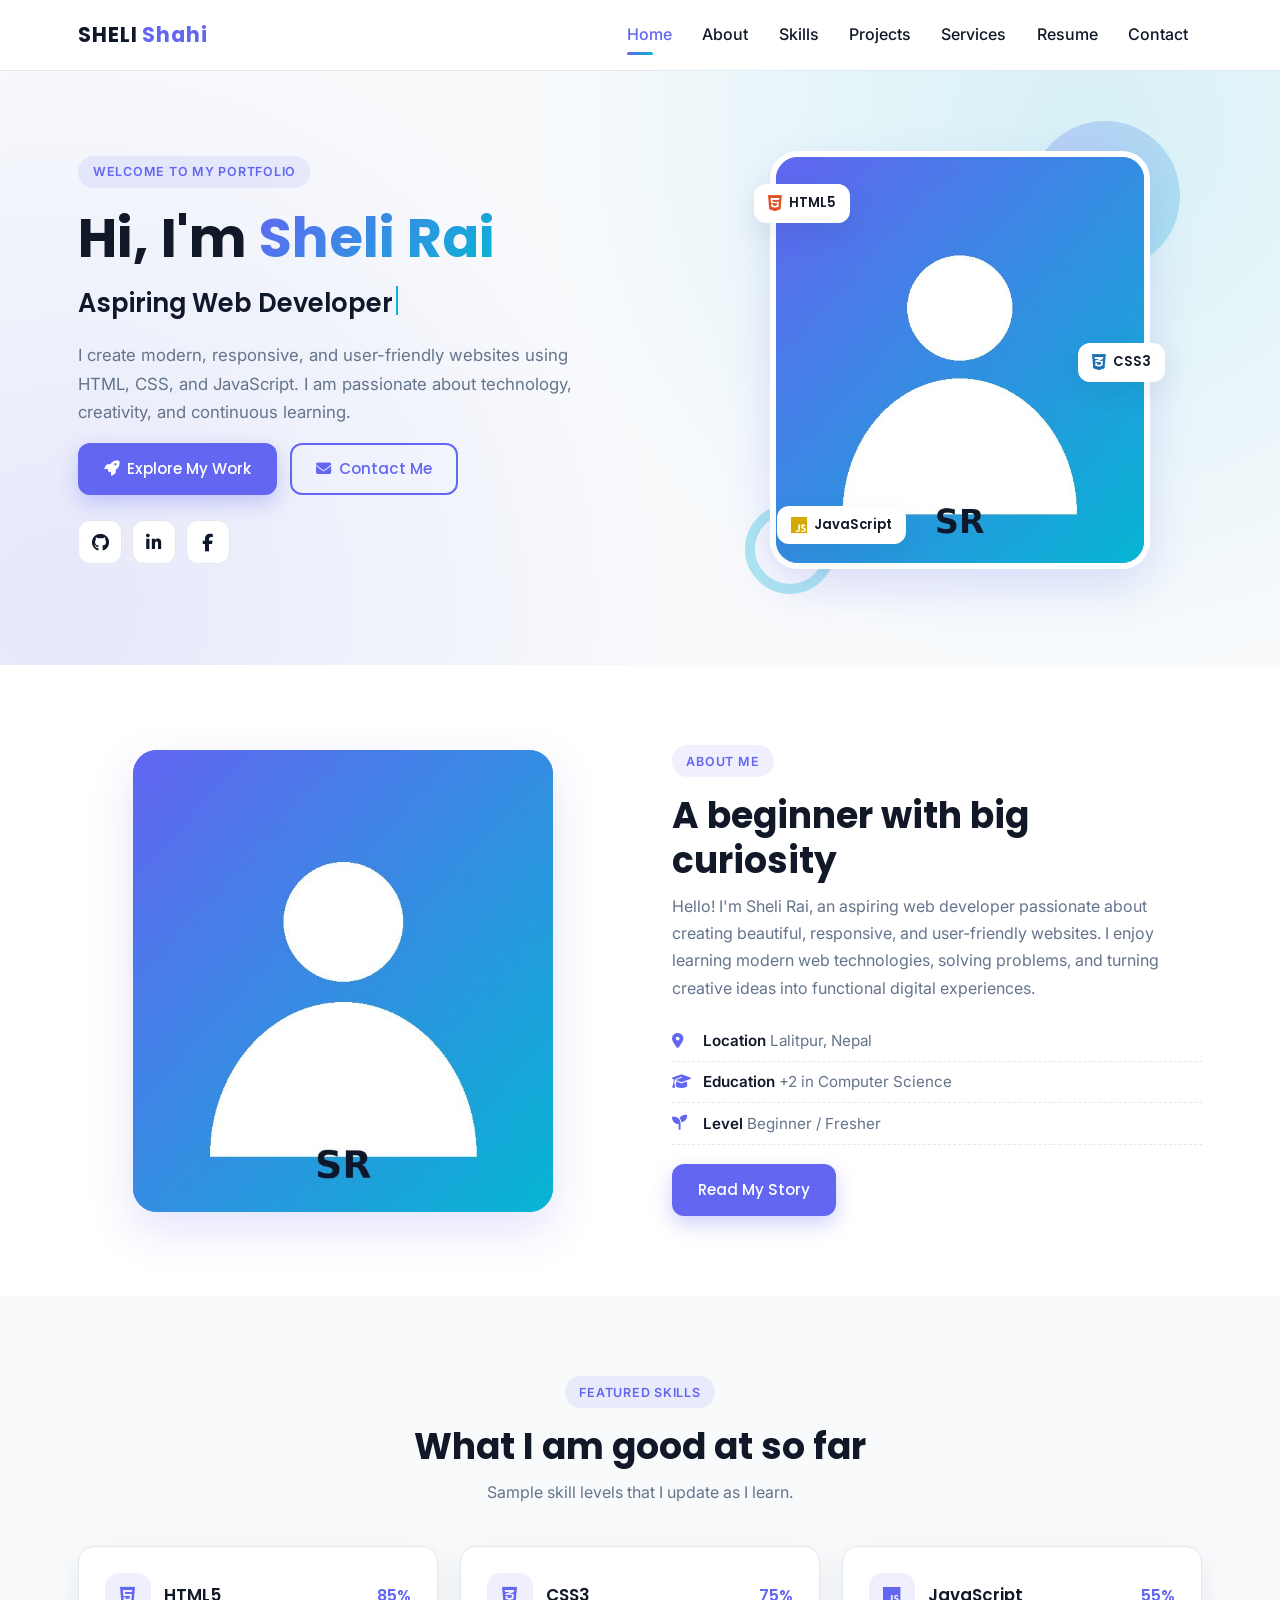
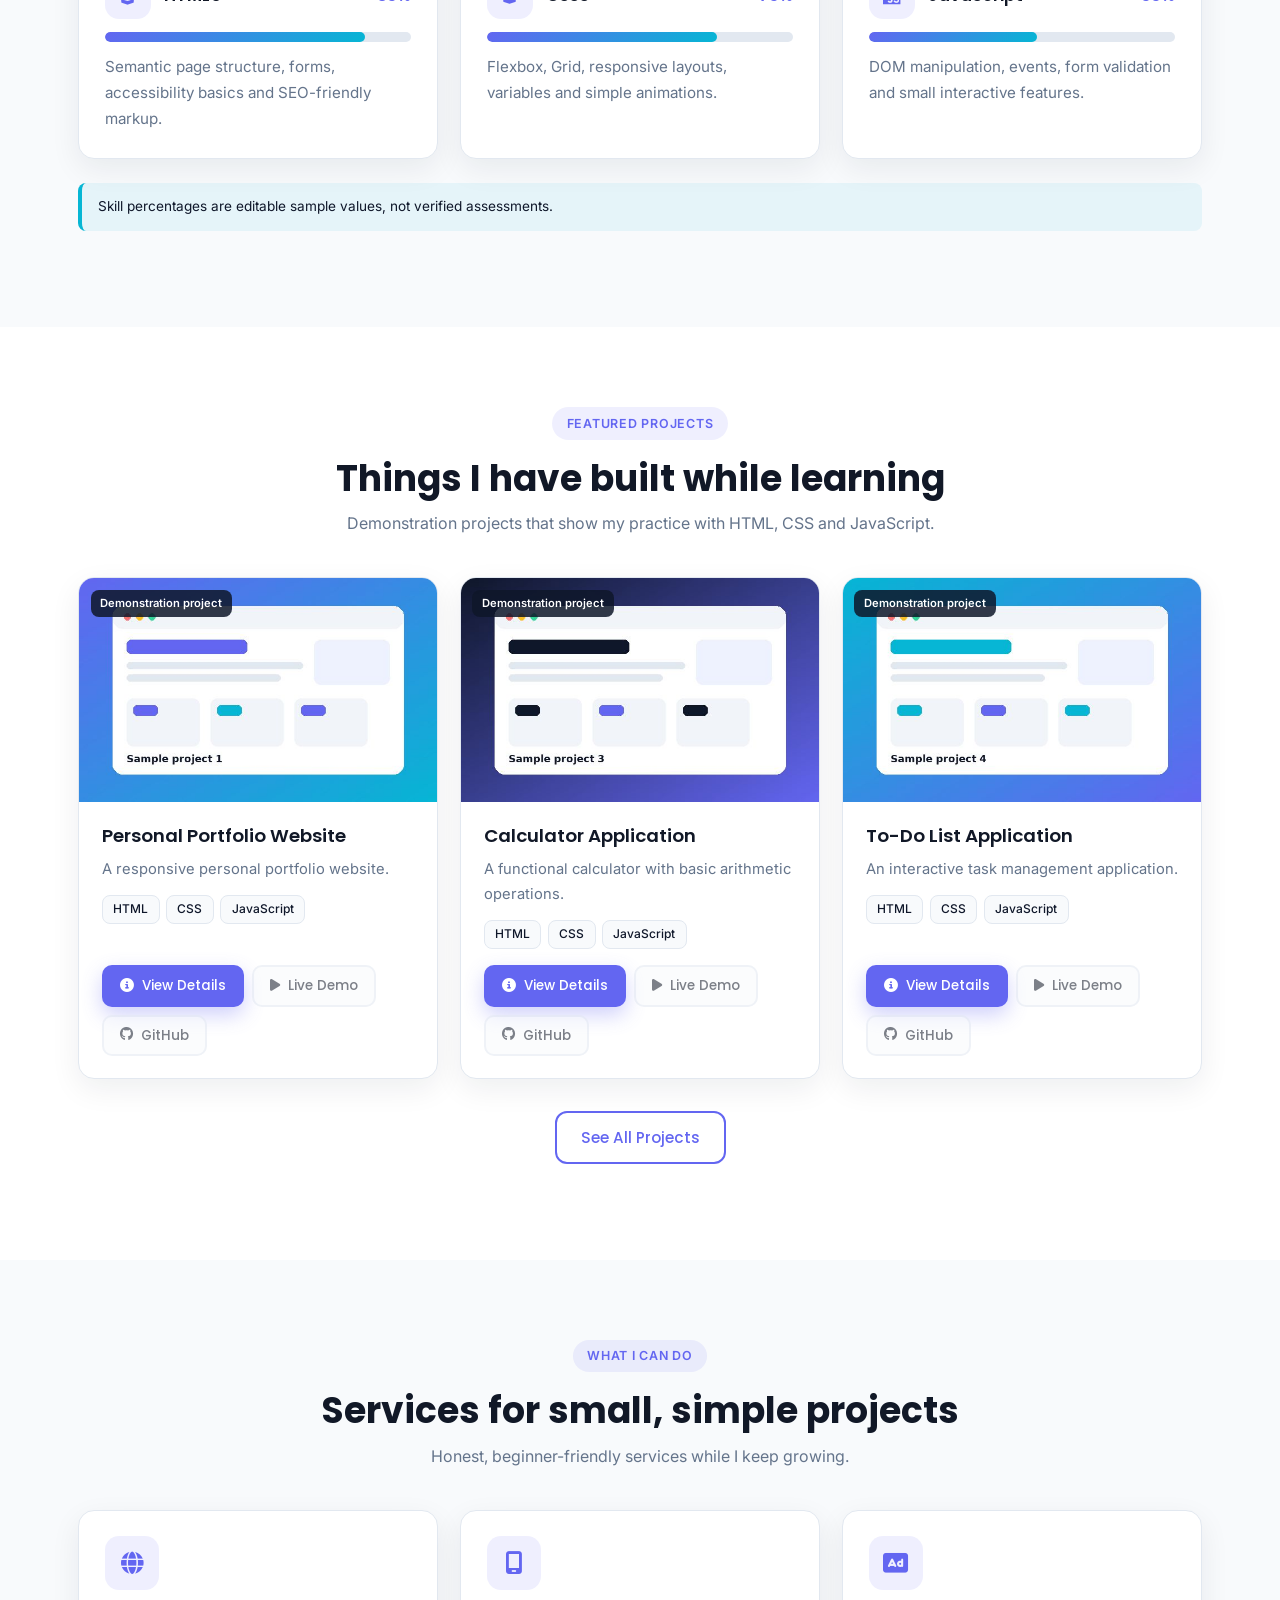
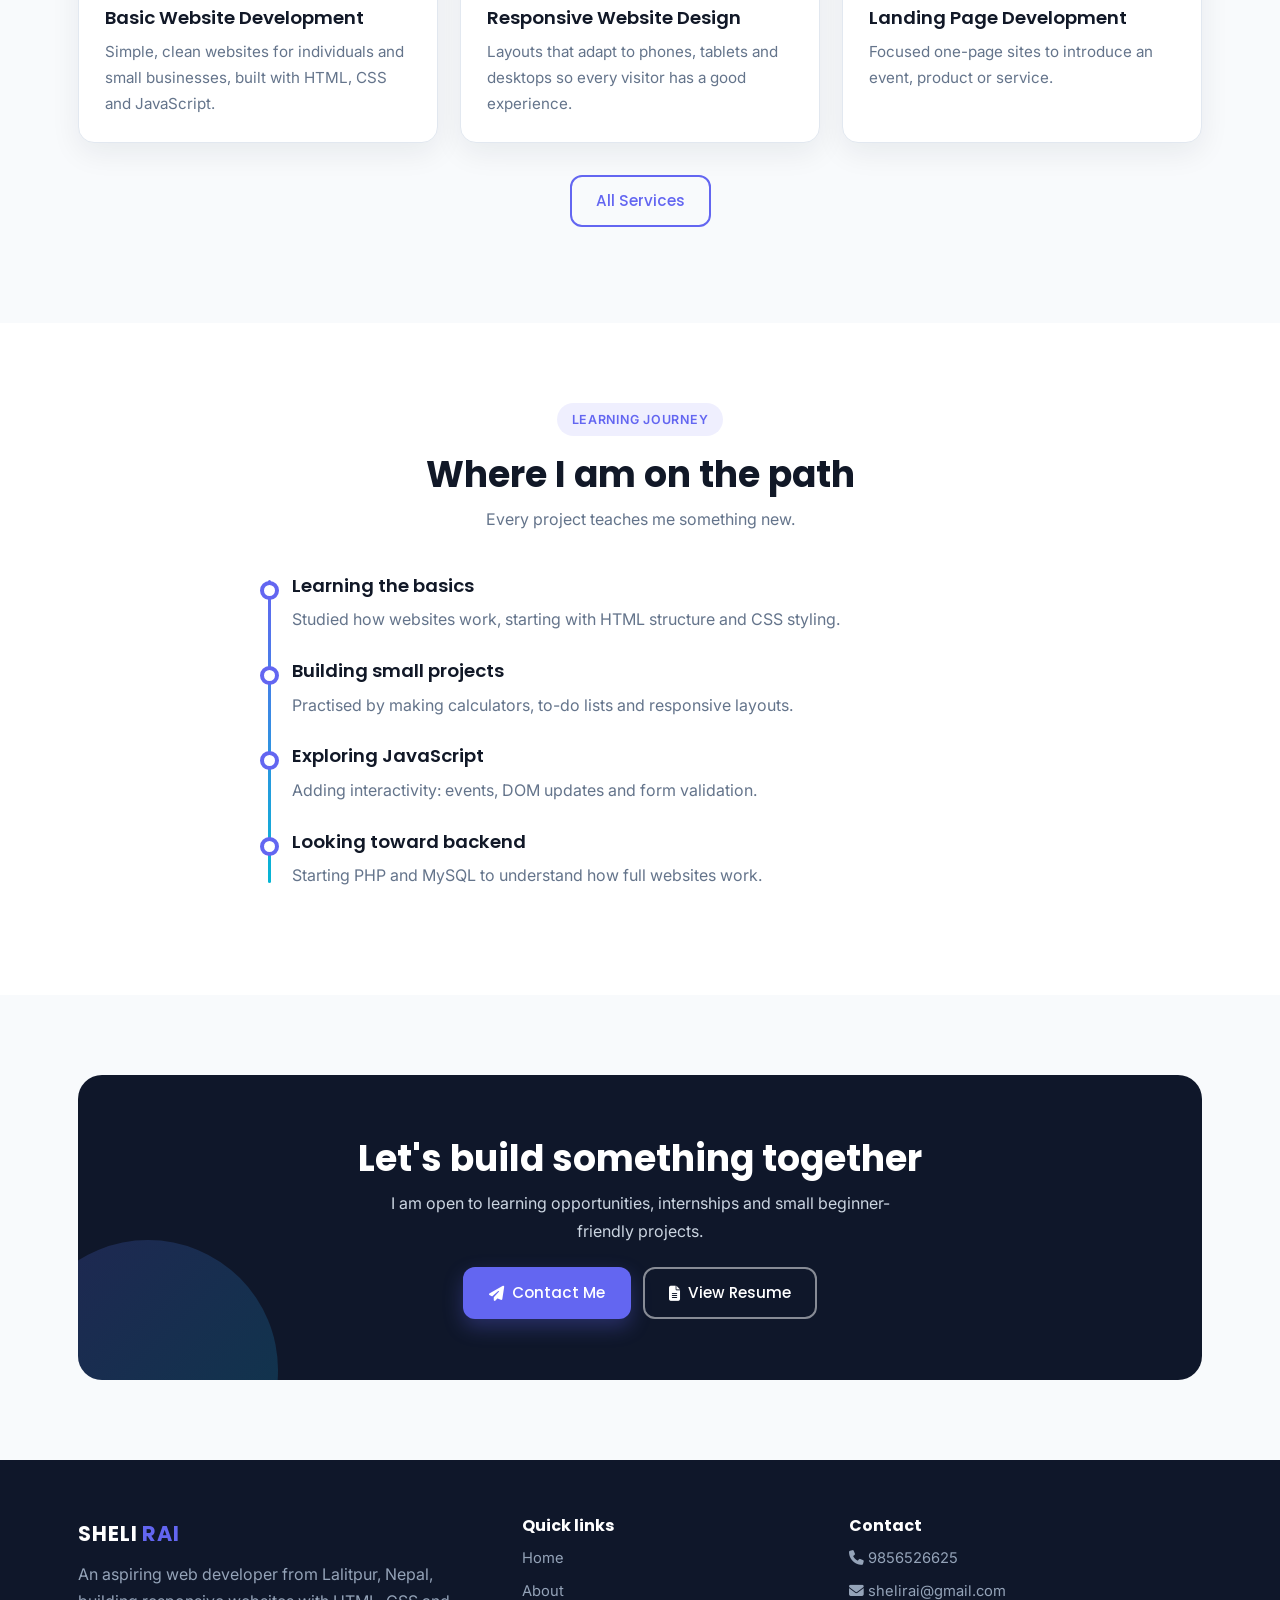
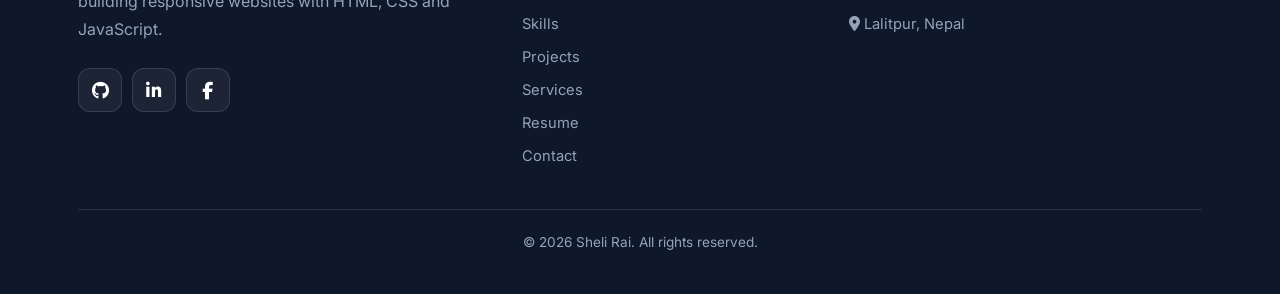
==== commit 29a4dcf1: "rai to shahahi" ====
--- a/index.html
+++ b/index.html
@@ -33,7 +33,7 @@
   <!-- ===== HEADER (same on every page) ===== -->
   <header class="site-header">
     <div class="container nav">
-      <a href="index.html" class="logo" aria-label="Sheli Rai - home">SHELI<span> RAI</span></a>
+      <a href="index.html" class="logo" aria-label="Sheli Rai - home">SHELI<span> Shahi</span></a>
       <button class="menu-toggle" aria-label="Toggle navigation menu" aria-expanded="false" aria-controls="nav-links"><i
           class="fa-solid fa-bars"></i></button>
       <ul class="nav-links" id="nav-links">
